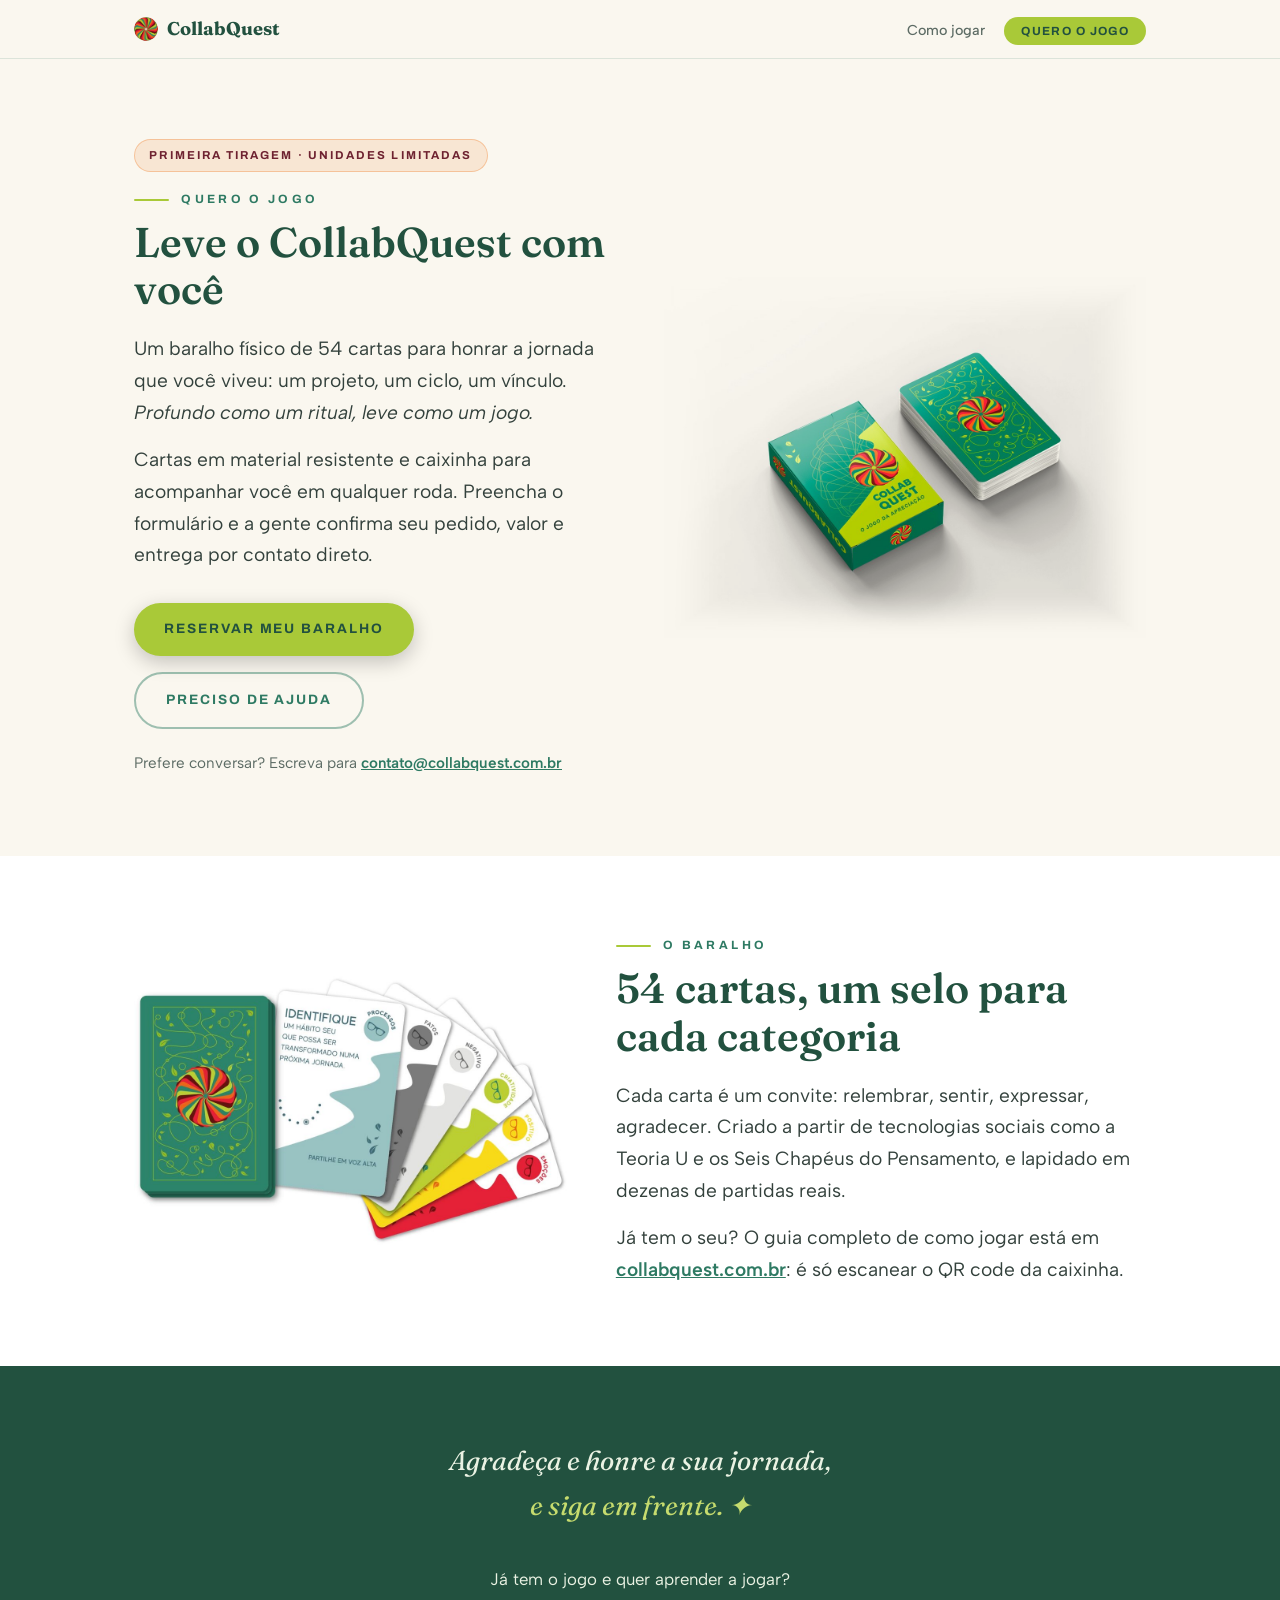
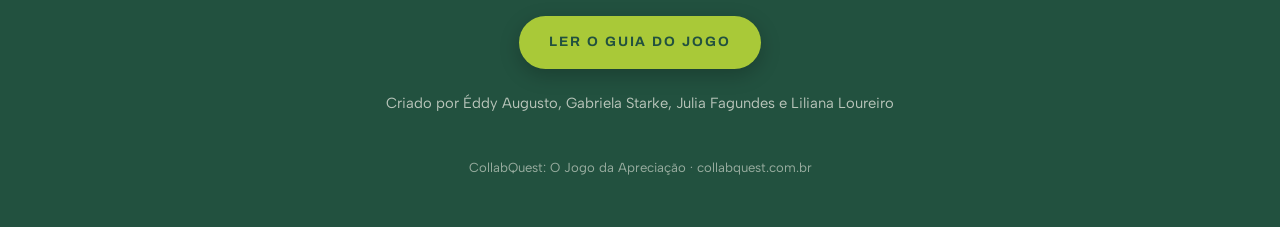
==== comprar/index.html @ a36b768c "Reestrutura: guia do jogo na raiz, página /comprar, mockup novo da caixa - Raiz vira o guia oficial " ====
<!DOCTYPE html>
<html lang="pt-BR">
<head>
<meta charset="UTF-8">
<meta name="viewport" content="width=device-width, initial-scale=1.0">
<title>Quero o jogo · CollabQuest: O Jogo da Apreciação</title>
<meta name="description" content="Garanta o seu CollabQuest: baralho físico de 54 cartas para honrar a jornada que você viveu. Primeira tiragem limitada.">
<link rel="canonical" href="https://collabquest.com.br/comprar/">
<link rel="icon" type="image/x-icon" href="/favicon.ico">
<link rel="icon" type="image/png" sizes="256x256" href="/favicon-base.png">
<meta property="og:title" content="Quero o CollabQuest · O Jogo da Apreciação">
<meta property="og:description" content="Baralho físico de 54 cartas para honrar a jornada que você viveu. Primeira tiragem limitada.">
<meta property="og:url" content="https://collabquest.com.br/comprar/">
<meta property="og:type" content="website">
<meta property="og:locale" content="pt_BR">
<meta property="og:image" content="https://collabquest.com.br/caixa-mockup.jpg">
<meta property="og:image:width" content="1200">
<meta property="og:image:height" content="900">
<meta name="twitter:card" content="summary_large_image">
<meta name="twitter:title" content="Quero o CollabQuest · O Jogo da Apreciação">
<meta name="twitter:description" content="Baralho físico de 54 cartas para honrar a jornada que você viveu.">
<meta name="twitter:image" content="https://collabquest.com.br/caixa-mockup.jpg">
<meta name="theme-color" content="#2E7A63">
<link rel="preconnect" href="https://fonts.googleapis.com">
<link rel="preconnect" href="https://fonts.gstatic.com" crossorigin>
<link href="https://fonts.googleapis.com/css2?family=Fraunces:opsz,wght@9..144,400;9..144,600;9..144,700&family=Albert+Sans:wght@400;500;600&family=Archivo:wght@600;700&display=swap" rel="stylesheet">
<link rel="stylesheet" href="/styles.css">
</head>
<body>

<nav aria-label="Navegação principal">
  <div class="wrap">
    <a class="brand" href="/">
      <img src="/mandala.png" alt="" width="24" height="24" style="border-radius:50%">
      <span>CollabQuest</span>
    </a>
    <ul class="nav-links">
      <li><a href="/">Como jogar</a></li>
      <li><a class="btn-nav" href="/comprar/" aria-current="page">Quero o jogo</a></li>
    </ul>
  </div>
</nav>

<section class="comprar-hero" id="topo">
  <div class="wrap">
    <div class="grid">
      <div class="reveal">
        <span class="selo-tiragem">Primeira tiragem · unidades limitadas</span>
        <p class="eyebrow">Quero o jogo</p>
        <h2>Leve o CollabQuest com você</h2>
        <p class="lead">Um baralho físico de 54 cartas para honrar a jornada que você viveu: um projeto, um ciclo, um vínculo. <em>Profundo como um ritual, leve como um jogo.</em></p>
        <p class="lead" style="margin-top:1rem">Cartas em material resistente e caixinha para acompanhar você em qualquer roda. Preencha o formulário e a gente confirma seu pedido, valor e entrega por contato direto.</p>
        <div class="ctas">
          <a class="btn btn-lima" href="https://namesmapagina.notion.site/ebd//9c552eb66ca7495d960dfb83637842a4" target="_blank" rel="noopener">Reservar meu baralho</a>
          <a class="btn btn-ghost-verde" href="https://namesmapagina.notion.site/ebd//f9532771e380442aba42dc6016d8706b" target="_blank" rel="noopener">Preciso de ajuda</a>
        </div>
        <p class="nota">Prefere conversar? Escreva para <a href="mailto:contato@collabquest.com.br">contato@collabquest.com.br</a></p>
      </div>
      <div class="reveal">
        <img class="img-produto" src="/caixa-mockup.jpg" alt="Caixa do CollabQuest ao lado do baralho com verso verde e mandala colorida" fetchpriority="high" width="1200" height="900">
      </div>
    </div>
  </div>
</section>

<section class="baralho-foto">
  <div class="wrap">
    <div class="grid">
      <div class="reveal">
        <img class="img-produto" src="/cartas-leque.jpg" alt="Leque de cartas do CollabQuest mostrando os selos de categoria: Processos, Fatos, Negativo, Criatividade, Positivo e Emoções" loading="lazy" width="1100" height="682">
      </div>
      <div class="reveal">
        <p class="eyebrow">O Baralho</p>
        <h2>54 cartas, um selo para cada categoria</h2>
        <p class="lead">Cada carta é um convite: relembrar, sentir, expressar, agradecer. Criado a partir de tecnologias sociais como a Teoria U e os Seis Chapéus do Pensamento, e lapidado em dezenas de partidas reais.</p>
        <p class="lead" style="margin-top:1rem">Já tem o seu? O guia completo de como jogar está em <a href="/" style="color:var(--verde-mata);font-weight:600">collabquest.com.br</a>: é só escanear o QR code da caixinha.</p>
      </div>
    </div>
  </div>
</section>

<footer id="contato">
  <p class="despedida">Agradeça e honre a sua jornada,<br><span>e siga em frente. ✦</span></p>
  <div class="contato">
    <p class="contato-txt">Já tem o jogo e quer aprender a jogar?</p>
    <div class="ctas">
      <a class="btn btn-lima" href="/">Ler o guia do jogo</a>
    </div>
    <p class="contato-mail">Criado por Éddy Augusto, Gabriela Starke, Julia Fagundes e Liliana Loureiro</p>
  </div>
  <p class="fim">CollabQuest: O Jogo da Apreciação · collabquest.com.br</p>
</footer>

<script>
const io=new IntersectionObserver(es=>{es.forEach(e=>{if(e.isIntersecting){e.target.classList.add('on');io.unobserve(e.target)}})},{threshold:.12});
document.querySelectorAll('.reveal').forEach(el=>io.observe(el));
</script>
</body>
</html>
---- styles.css ----
:root{
  --verde-mata:#2E7A63;
  --verde-noite:#22513F;
  --lima:#A9C938;
  --lima-suave:#C6DB6E;
  --creme:#FAF7EF;
  --papel:#FFFFFF;
  --tinta:#33413C;
  --tinta-suave:#5C6B64;
  --vermelho:#D9394C;
  --laranja:#EE7F2D;
  --vinho:#6E2230;
  --max:1060px;
}
*{margin:0;padding:0;box-sizing:border-box}
html{scroll-behavior:smooth}
@media (prefers-reduced-motion:reduce){
  html{scroll-behavior:auto}
  *,*::before,*::after{animation:none!important;transition:none!important}
  .mandala{animation:girar 90s linear infinite!important}
}
body{
  font-family:'Albert Sans',system-ui,sans-serif;
  color:var(--tinta);
  background:var(--creme);
  line-height:1.65;
  font-size:1.0625rem;
}
::selection{background:var(--lima);color:var(--verde-noite)}
a{color:inherit}
img{max-width:100%;height:auto;display:block}

/* ---------- Utilidades ---------- */
.wrap{max-width:var(--max);margin:0 auto;padding:0 1.5rem}
.eyebrow{
  font-family:'Archivo',sans-serif;font-weight:700;font-size:.75rem;
  letter-spacing:.28em;text-transform:uppercase;color:var(--verde-mata);
  display:flex;align-items:center;gap:.75rem;
}
.eyebrow::before{content:"";width:2.2rem;height:2px;background:var(--lima);border-radius:2px;flex:none}
h2{
  font-family:'Fraunces',serif;font-weight:600;font-size:clamp(1.8rem,3.6vw,2.6rem);
  line-height:1.15;color:var(--verde-noite);margin:.55rem 0 1.2rem;
}
.lead{font-size:clamp(1.05rem,1.6vw,1.2rem);max-width:42em}
section{padding:5rem 0}
.reveal{opacity:0;transform:translateY(18px);transition:opacity .7s ease,transform .7s ease}
.reveal.on{opacity:1;transform:none}

/* ---------- Nav ---------- */
nav{
  position:sticky;top:0;z-index:50;
  background:rgba(250,247,239,.92);backdrop-filter:blur(8px);
  border-bottom:1px solid rgba(46,122,99,.15);
}
nav .wrap{display:flex;align-items:center;justify-content:space-between;height:3.6rem}
.brand{
  font-family:'Fraunces',serif;font-weight:700;font-size:1.15rem;color:var(--verde-noite);
  text-decoration:none;display:flex;align-items:center;gap:.55rem;
}
.nav-links{display:flex;gap:1.2rem;list-style:none;align-items:center}
.nav-links a{
  text-decoration:none;font-size:.9rem;font-weight:500;color:var(--tinta-suave);
  padding:.3rem 0;border-bottom:2px solid transparent;transition:color .2s,border-color .2s;
}
.nav-links a:hover,.nav-links a:focus-visible{color:var(--verde-mata);border-color:var(--lima)}
.nav-links a.ativo{color:var(--verde-noite);border-color:var(--lima);font-weight:600}
.nav-links a.btn-nav{
  font-family:'Archivo',sans-serif;font-weight:700;font-size:.74rem;
  letter-spacing:.12em;text-transform:uppercase;
  background:var(--lima);color:var(--verde-noite);
  padding:.5rem 1.05rem;border-radius:999px;border-bottom:none;
  transition:transform .2s,box-shadow .2s;
}
.nav-links a.btn-nav:hover{transform:translateY(-1px);box-shadow:0 4px 14px rgba(46,122,99,.25);color:var(--verde-noite)}
a:focus-visible,button:focus-visible,summary:focus-visible{outline:3px solid var(--lima);outline-offset:3px;border-radius:4px}
@media(max-width:520px){
  .brand span{display:none}
  .nav-links{gap:.9rem}
}

/* ---------- Hero ---------- */
header.hero{
  background:var(--verde-mata);color:var(--creme);
  position:relative;overflow:hidden;text-align:center;
  padding:5rem 1.5rem 7.5rem;
}
.hero .arabesco{position:absolute;inset:0;opacity:.5;pointer-events:none}
.hero-inner{position:relative;max-width:44rem;margin:0 auto}
.mandala{width:clamp(140px,20vw,190px);height:auto;margin:0 auto 2rem;filter:drop-shadow(0 10px 30px rgba(0,0,0,.28));animation:girar 90s linear infinite}
@keyframes girar{to{transform:rotate(360deg)}}
.hero .sub{
  font-family:'Archivo',sans-serif;font-weight:700;font-size:.8rem;
  letter-spacing:.34em;text-transform:uppercase;color:var(--lima-suave);margin-bottom:.9rem;
}
h1{font-family:'Fraunces',serif;font-weight:700;font-size:clamp(2.6rem,6.5vw,4.2rem);line-height:1.05}
.hero .tagline{
  font-size:clamp(1.1rem,2vw,1.35rem);margin:1.4rem auto 0;max-width:34em;
  color:#EAF2E3;font-weight:400;
}
.hero .tagline em{display:block;margin-top:.35em;font-family:'Fraunces',serif;font-style:italic;color:var(--lima-suave)}
.hero .aviso-guia{
  margin:2rem auto 2.2rem;max-width:30em;font-size:.98rem;color:#EAF2E3;
  border-top:1px dotted rgba(250,247,239,.4);border-bottom:1px dotted rgba(250,247,239,.4);
  padding:.9rem 0;
}
.hero .aviso-guia strong{color:var(--lima-suave);font-weight:600}
.ctas{display:flex;gap:1rem;justify-content:center;flex-wrap:wrap}
.btn{
  font-family:'Archivo',sans-serif;font-weight:700;font-size:.85rem;
  letter-spacing:.14em;text-transform:uppercase;text-decoration:none;
  padding:.95rem 1.9rem;border-radius:999px;transition:transform .2s,box-shadow .2s;
  display:inline-block;
}
.btn:hover{transform:translateY(-2px)}
.btn-lima{background:var(--lima);color:var(--verde-noite);box-shadow:0 6px 20px rgba(0,0,0,.22)}
.btn-ghost{border:2px solid rgba(250,247,239,.55);color:var(--creme)}
.btn-ghost:hover{border-color:var(--lima-suave);color:var(--lima-suave)}
.btn-ghost-verde{border:2px solid rgba(46,122,99,.45);color:var(--verde-mata)}
.btn-ghost-verde:hover{border-color:var(--verde-mata)}

/* onda divisória */
.onda{display:block;width:100%;height:70px;margin-top:-1px}
.onda.baixo{transform:scaleY(-1)}

/* ---------- Imagens de produto (sem moldura, fundo integrado) ---------- */
.img-produto{mix-blend-mode:multiply}

/* ---------- O Jogo ---------- */
#o-jogo .grid{display:grid;grid-template-columns:1.1fr .9fr;gap:3.5rem;align-items:center}
@media(max-width:820px){#o-jogo .grid{grid-template-columns:1fr}}

/* ---------- Não é ---------- */
.nao-e{background:var(--papel)}
.tres{display:grid;grid-template-columns:repeat(3,1fr);gap:1.4rem;margin-top:1.6rem}
@media(max-width:820px){.tres{grid-template-columns:1fr}}
.tile{
  background:var(--creme);border-radius:14px;padding:1.8rem 1.6rem;
  border:1px solid rgba(46,122,99,.14);
}
.tile h3{font-family:'Fraunces',serif;font-weight:600;font-size:1.25rem;color:var(--verde-noite);margin-bottom:.5rem}
.tile p{font-size:.98rem;color:var(--tinta-suave)}

/* ---------- Preparação ---------- */
.passos{list-style:none;margin-top:2rem;display:grid;gap:0;position:relative}
.passo{
  display:grid;grid-template-columns:3.4rem 1fr;gap:1.3rem;padding:1.4rem 0;position:relative;
}
.passo:not(:last-child)::after{
  content:"";position:absolute;left:1.65rem;top:4.6rem;bottom:-.4rem;width:0;
  border-left:2px dotted rgba(46,122,99,.45);
}
.marcador{
  width:3.4rem;height:3.4rem;border-radius:50%;flex:none;
  background:var(--verde-mata);color:var(--creme);
  display:flex;align-items:center;justify-content:center;
  font-family:'Fraunces',serif;font-weight:700;font-size:1.3rem;
  box-shadow:0 0 0 5px var(--creme),0 0 0 7px rgba(169,201,56,.7);
}
.passo h3{font-family:'Fraunces',serif;font-weight:600;font-size:1.3rem;color:var(--verde-noite);margin-bottom:.3rem}
.acordos{list-style:none;margin-top:.7rem;display:grid;gap:.45rem}
.acordos li{display:flex;gap:.6rem;align-items:baseline;font-size:1rem}
.acordos li::before{content:"✦";color:var(--lima);flex:none;font-size:.8rem}

/* ---------- Como jogar ---------- */
.jogar{background:var(--verde-mata);color:var(--creme);position:relative;overflow:hidden}
.jogar .arabesco{position:absolute;inset:0;opacity:.35;pointer-events:none}
.jogar .wrap{position:relative}
.jogar .eyebrow{color:var(--lima-suave)}
.jogar .eyebrow::before{background:var(--lima)}
.jogar h2{color:var(--creme)}
.coracao{
  display:grid;grid-template-columns:repeat(4,1fr);gap:1.2rem;margin:2rem 0 3rem;
  counter-reset:passo;
}
@media(max-width:820px){.coracao{grid-template-columns:repeat(2,1fr)}}
@media(max-width:520px){.coracao{grid-template-columns:1fr}}
.coracao div{
  background:rgba(255,255,255,.08);border:1px solid rgba(250,247,239,.18);
  border-radius:14px;padding:1.5rem 1.3rem;counter-increment:passo;
}
.coracao div::before{
  content:counter(passo);display:block;font-family:'Fraunces',serif;font-weight:700;
  font-size:1.9rem;color:var(--lima-suave);margin-bottom:.4rem;
}
.coracao p{font-size:.97rem;color:#EAF2E3}
.formatos{display:grid;grid-template-columns:repeat(3,1fr);gap:1.2rem}
@media(max-width:820px){.formatos{grid-template-columns:1fr}}
.formato{border-left:3px solid var(--lima);padding:.2rem 0 .2rem 1.1rem}
.formato h3{
  font-family:'Archivo',sans-serif;font-weight:700;font-size:.85rem;letter-spacing:.2em;
  text-transform:uppercase;color:var(--lima-suave);margin-bottom:.35rem;
}
.formato p{font-size:.97rem;color:#EAF2E3}
.jogar .fecho{
  margin-top:3rem;padding-top:2.2rem;border-top:1px dotted rgba(250,247,239,.35);
  font-size:1.05rem;max-width:44em;color:#EAF2E3;
}
.jogar .fecho strong{color:var(--lima-suave);font-weight:600}

/* ---------- Dicas ---------- */
.dicas-grid{display:grid;grid-template-columns:repeat(2,1fr);gap:1.3rem;margin-top:1.8rem}
@media(max-width:760px){.dicas-grid{grid-template-columns:1fr}}
.dica{
  background:var(--papel);border-radius:14px;padding:1.5rem 1.5rem 1.4rem;
  border:1px solid rgba(46,122,99,.13);box-shadow:0 6px 20px rgba(46,122,99,.06);
}
.dica h3{
  font-family:'Archivo',sans-serif;font-weight:700;font-size:.82rem;letter-spacing:.16em;
  text-transform:uppercase;color:var(--verde-mata);margin-bottom:.4rem;
}
.dica p{font-size:.97rem;color:var(--tinta-suave)}
.dica em{color:var(--tinta);font-style:italic}

/* ---------- Variações ---------- */
.variacoes{background:var(--papel)}
.var-lista{display:grid;gap:2rem;margin-top:1.8rem}
.var-item{display:grid;grid-template-columns:auto 1fr;gap:1.2rem;align-items:start;max-width:52em}
.var-item .folha{width:2rem;height:2rem;flex:none;margin-top:.3rem}
.var-item h3{font-family:'Fraunces',serif;font-weight:600;font-size:1.3rem;color:var(--verde-noite);margin-bottom:.3rem}
.var-item p{color:var(--tinta-suave)}

/* ---------- Centramento ---------- */
.centramento{background:var(--verde-noite);color:var(--creme);position:relative;overflow:hidden}
.centramento .arabesco{position:absolute;inset:0;opacity:.28;pointer-events:none}
.centramento .wrap{position:relative;max-width:46rem}
.centramento .eyebrow{color:var(--lima-suave)}
.centramento h2{color:var(--creme)}
.centramento details{
  margin-top:1.6rem;background:rgba(255,255,255,.06);
  border:1px solid rgba(250,247,239,.2);border-radius:14px;
}
.centramento summary{
  cursor:pointer;list-style:none;padding:1.3rem 1.6rem;
  font-family:'Archivo',sans-serif;font-weight:700;font-size:.85rem;
  letter-spacing:.18em;text-transform:uppercase;color:var(--lima-suave);
  display:flex;justify-content:space-between;align-items:center;gap:1rem;
}
.centramento summary::-webkit-details-marker{display:none}
.centramento summary::after{content:"+";font-size:1.4rem;font-family:'Fraunces',serif;transition:transform .25s}
.centramento details[open] summary::after{transform:rotate(45deg)}
.roteiro{padding:0 1.6rem 1.8rem;display:grid;gap:1.1rem}
.roteiro p{
  font-family:'Fraunces',serif;font-size:1.12rem;line-height:1.7;color:#EAF2E3;
  border-left:2px solid var(--lima);padding-left:1.1rem;
}

/* ---------- Sobre o baralho / créditos ---------- */
.sobre .wrap{max-width:46rem}
.sobre .creditos{
  margin-top:1.6rem;font-size:.98rem;color:var(--tinta-suave);
  border-top:1px dotted rgba(46,122,99,.4);padding-top:1.4rem;
}

/* ---------- Página comprar ---------- */
.comprar-hero .grid{display:grid;grid-template-columns:1fr 1fr;gap:3rem;align-items:center}
@media(max-width:820px){.comprar-hero .grid{grid-template-columns:1fr}}
.comprar-hero .ctas{justify-content:flex-start;margin-top:2rem}
.comprar-hero .nota{margin-top:1.4rem;font-size:.95rem;color:var(--tinta-suave)}
.comprar-hero .nota a{color:var(--verde-mata);font-weight:600}
.selo-tiragem{
  display:inline-block;font-family:'Archivo',sans-serif;font-weight:700;font-size:.72rem;
  letter-spacing:.18em;text-transform:uppercase;color:var(--vinho);
  background:rgba(238,127,45,.14);border:1px solid rgba(238,127,45,.35);
  padding:.4rem .9rem;border-radius:999px;margin-bottom:1.1rem;
}
.baralho-foto{background:var(--papel)}
.baralho-foto .grid{display:grid;grid-template-columns:.9fr 1.1fr;gap:3rem;align-items:center}
@media(max-width:820px){.baralho-foto .grid{grid-template-columns:1fr}}

/* ---------- Rodapé ---------- */
footer{background:var(--verde-noite);color:var(--creme);text-align:center;padding:4.5rem 1.5rem 3rem}
footer .despedida{
  font-family:'Fraunces',serif;font-style:italic;font-size:clamp(1.25rem,2.6vw,1.7rem);
  max-width:30em;margin:0 auto 2.4rem;color:#EAF2E3;
}
footer .despedida span{color:var(--lima-suave)}
footer .contato{margin-bottom:2.6rem}
footer .contato-txt{font-size:1.05rem;color:#EAF2E3;margin-bottom:1.4rem}
footer .contato .ctas{margin-bottom:1.4rem}
footer .contato-mail{font-size:.92rem;color:rgba(250,247,239,.7)}
footer .contato-mail a{color:var(--lima-suave);font-weight:600;text-decoration:none;border-bottom:1px solid rgba(198,219,110,.5)}
footer .contato a:hover{border-color:var(--lima-suave)}
footer .fim{font-size:.82rem;color:rgba(250,247,239,.55)}
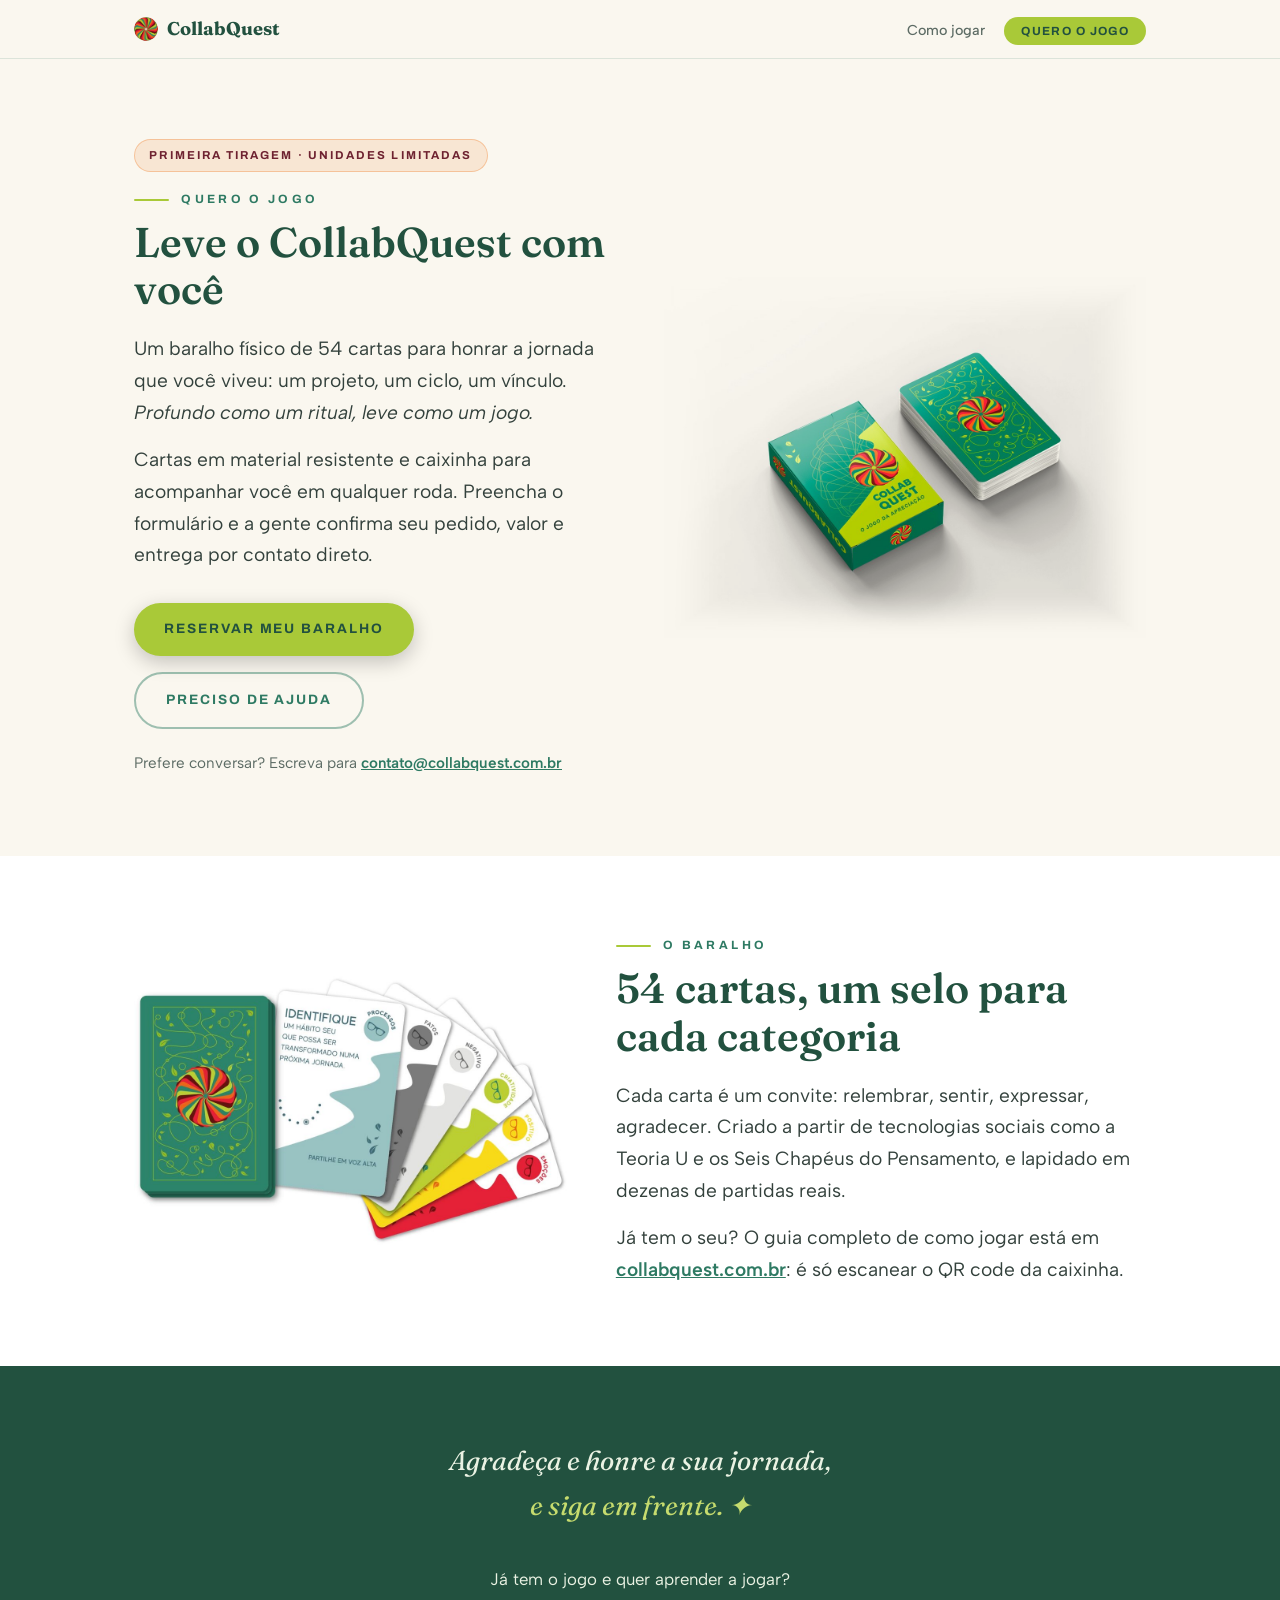
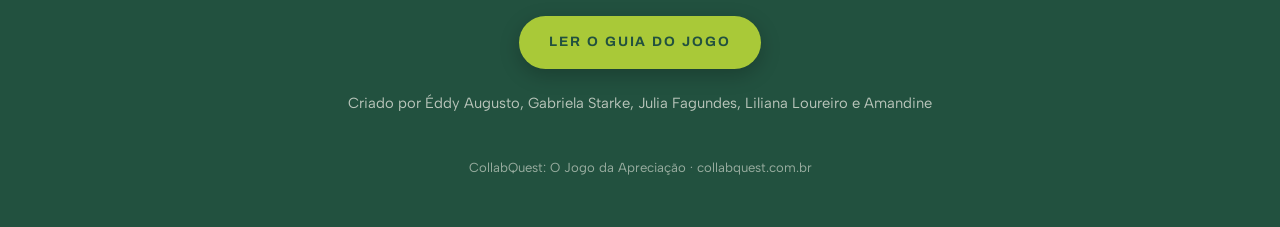
==== commit f4863d24: "Adiciona Amandine aos créditos Co-Authored-By: Claude Fable 5 <noreply@anthropic.com>" ====
--- a/comprar/index.html
+++ b/comprar/index.html
@@ -86,7 +86,7 @@
     <div class="ctas">
       <a class="btn btn-lima" href="/">Ler o guia do jogo</a>
     </div>
-    <p class="contato-mail">Criado por Éddy Augusto, Gabriela Starke, Julia Fagundes e Liliana Loureiro</p>
+    <p class="contato-mail">Criado por Éddy Augusto, Gabriela Starke, Julia Fagundes, Liliana Loureiro e Amandine</p>
   </div>
   <p class="fim">CollabQuest: O Jogo da Apreciação · collabquest.com.br</p>
 </footer>
--- a/styles.css
+++ b/styles.css
@@ -282,3 +282,9 @@
 footer .contato-mail a{color:var(--lima-suave);font-weight:600;text-decoration:none;border-bottom:1px solid rgba(198,219,110,.5)}
 footer .contato a:hover{border-color:var(--lima-suave)}
 footer .fim{font-size:.82rem;color:rgba(250,247,239,.55)}
+
+/* ---------- Barra de progresso de leitura ---------- */
+#progresso{
+  position:fixed;top:0;left:0;height:4px;width:0;z-index:60;
+  background:var(--lima);border-radius:0 3px 3px 0;
+}
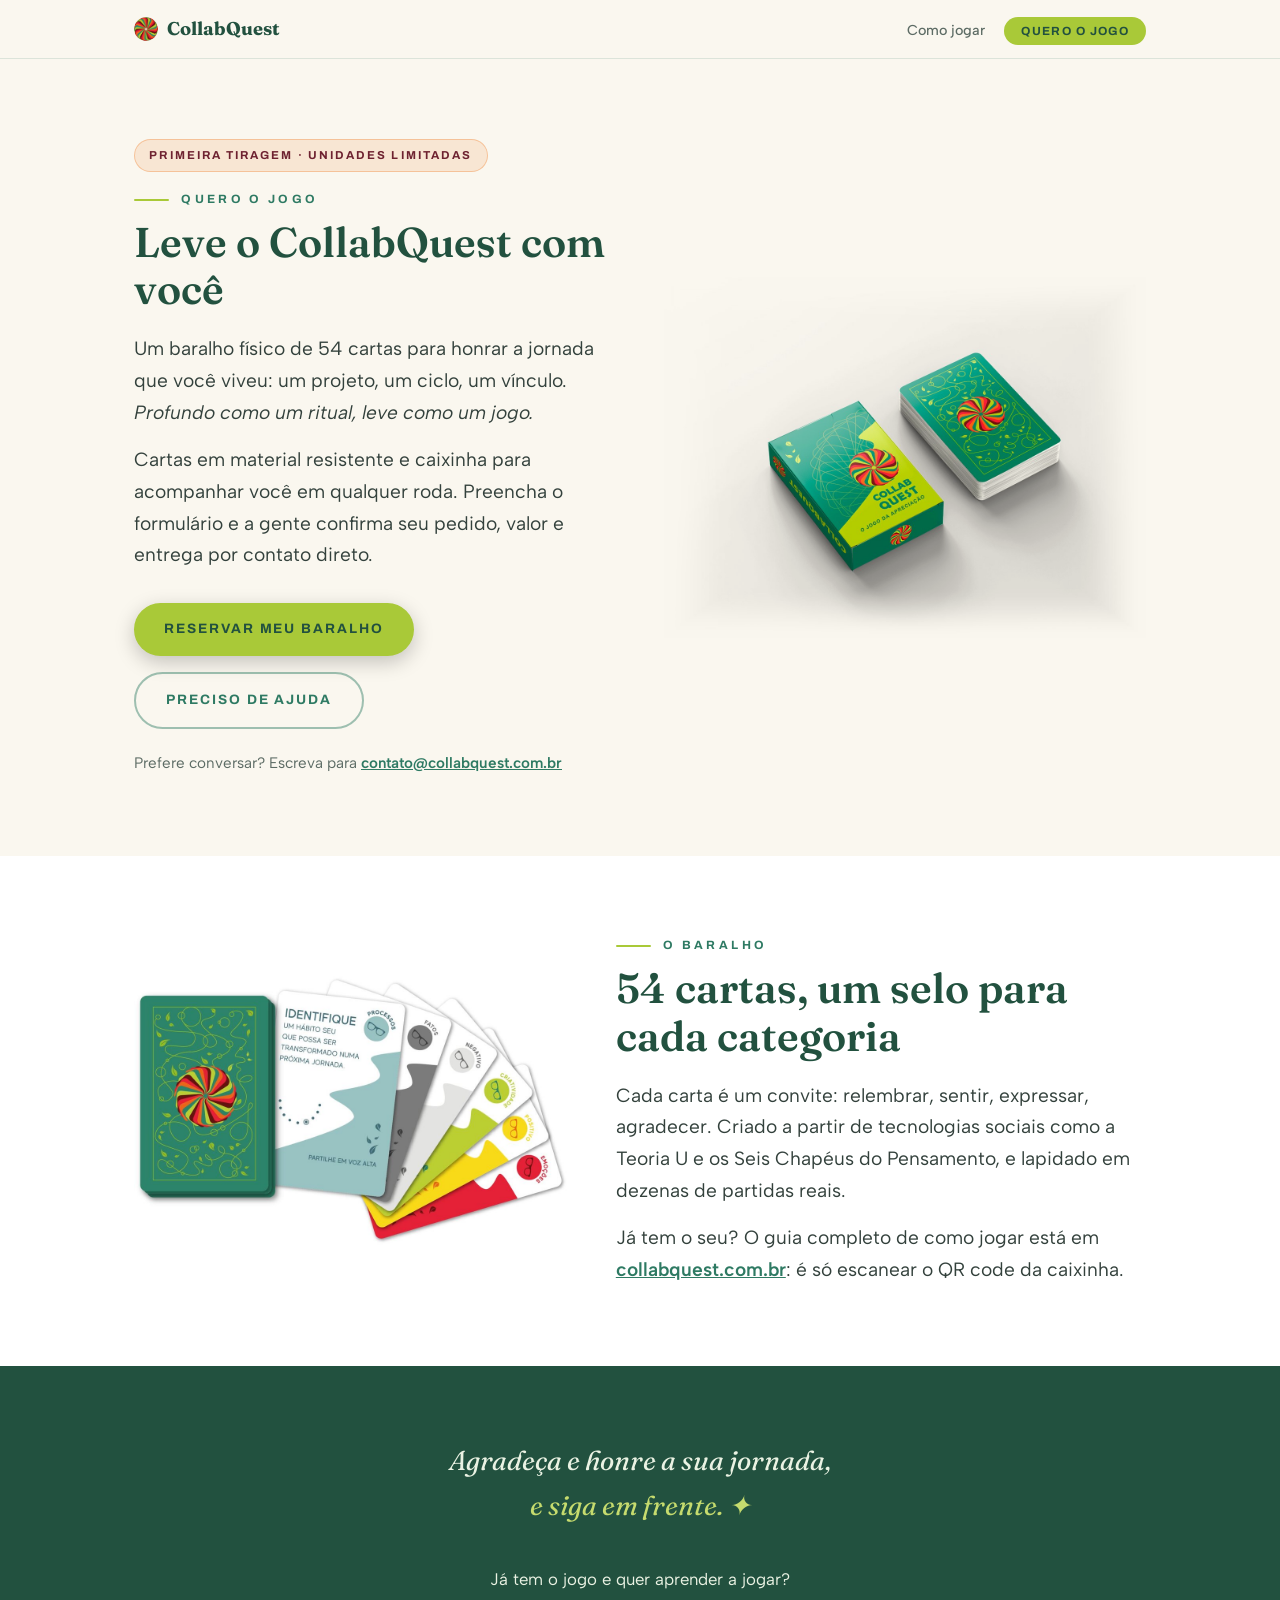
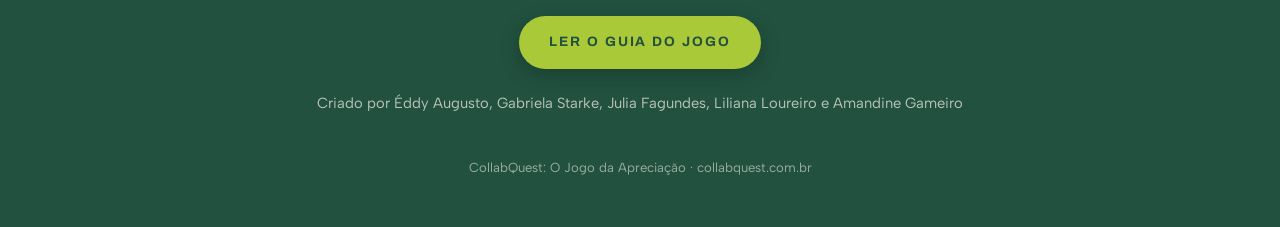
==== commit 1d5354f9: "Amandine Gameiro (nome completo) nos créditos Co-Authored-By: Claude Fable 5 <noreply@anthropic.com>" ====
--- a/comprar/index.html
+++ b/comprar/index.html
@@ -86,7 +86,7 @@
     <div class="ctas">
       <a class="btn btn-lima" href="/">Ler o guia do jogo</a>
     </div>
-    <p class="contato-mail">Criado por Éddy Augusto, Gabriela Starke, Julia Fagundes, Liliana Loureiro e Amandine</p>
+    <p class="contato-mail">Criado por Éddy Augusto, Gabriela Starke, Julia Fagundes, Liliana Loureiro e Amandine Gameiro</p>
   </div>
   <p class="fim">CollabQuest: O Jogo da Apreciação · collabquest.com.br</p>
 </footer>
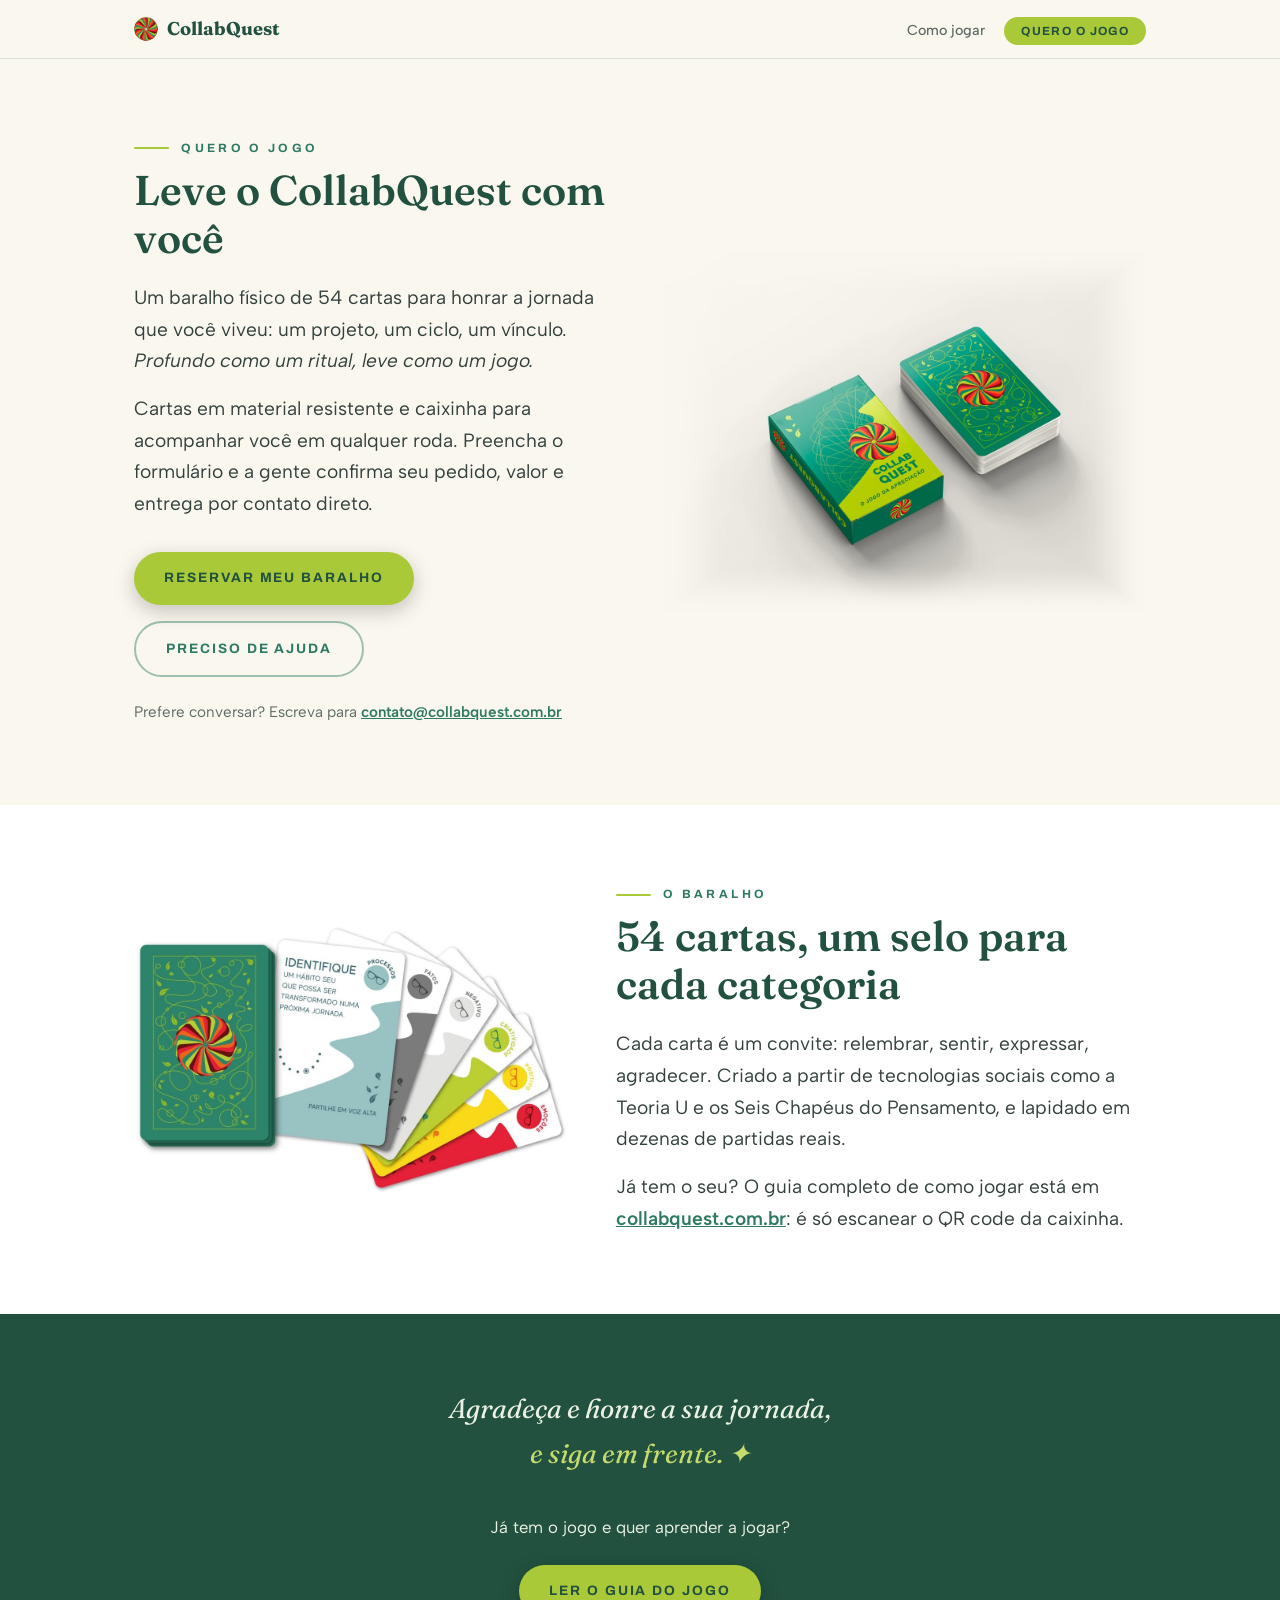
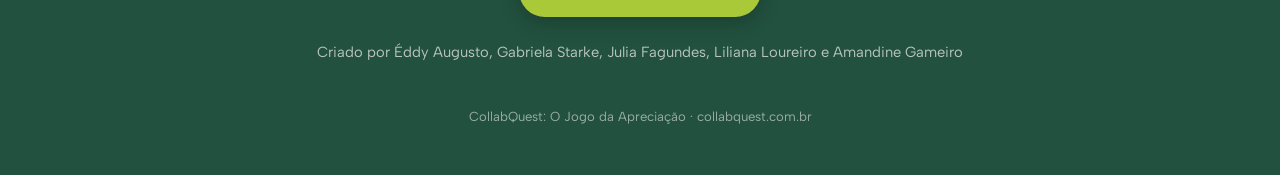
==== commit 0aaa3152: "Remove selo de tiragem limitada e embute form de reserva na página" ====
--- a/comprar/index.html
+++ b/comprar/index.html
@@ -45,13 +45,12 @@
   <div class="wrap">
     <div class="grid">
       <div class="reveal">
-        <span class="selo-tiragem">Primeira tiragem · unidades limitadas</span>
         <p class="eyebrow">Quero o jogo</p>
         <h2>Leve o CollabQuest com você</h2>
         <p class="lead">Um baralho físico de 54 cartas para honrar a jornada que você viveu: um projeto, um ciclo, um vínculo. <em>Profundo como um ritual, leve como um jogo.</em></p>
         <p class="lead" style="margin-top:1rem">Cartas em material resistente e caixinha para acompanhar você em qualquer roda. Preencha o formulário e a gente confirma seu pedido, valor e entrega por contato direto.</p>
         <div class="ctas">
-          <a class="btn btn-lima" href="https://namesmapagina.notion.site/ebd//9c552eb66ca7495d960dfb83637842a4" target="_blank" rel="noopener">Reservar meu baralho</a>
+          <a class="btn btn-lima" id="btn-reservar" href="https://namesmapagina.notion.site/ebd//9c552eb66ca7495d960dfb83637842a4">Reservar meu baralho</a>
           <a class="btn btn-ghost-verde" href="https://namesmapagina.notion.site/ebd//f9532771e380442aba42dc6016d8706b" target="_blank" rel="noopener">Preciso de ajuda</a>
         </div>
         <p class="nota">Prefere conversar? Escreva para <a href="mailto:contato@collabquest.com.br">contato@collabquest.com.br</a></p>
@@ -59,6 +58,10 @@
       <div class="reveal">
         <img class="img-produto" src="/caixa-mockup.jpg" alt="Caixa do CollabQuest ao lado do baralho com verso verde e mandala colorida" fetchpriority="high" width="1200" height="900">
       </div>
+    </div>
+    <div class="form-embed" id="form-embed" hidden>
+      <p class="form-embed-titulo">Preencha para reservar seu baralho</p>
+      <iframe id="form-embed-iframe" width="100%" height="600" frameborder="0" allowfullscreen title="Formulário de reserva do CollabQuest"></iframe>
     </div>
   </div>
 </section>
@@ -94,6 +97,15 @@
 <script>
 const io=new IntersectionObserver(es=>{es.forEach(e=>{if(e.isIntersecting){e.target.classList.add('on');io.unobserve(e.target)}})},{threshold:.12});
 document.querySelectorAll('.reveal').forEach(el=>io.observe(el));
+
+document.getElementById('btn-reservar').addEventListener('click', function(e){
+  e.preventDefault();
+  const wrap = document.getElementById('form-embed');
+  const iframe = document.getElementById('form-embed-iframe');
+  if(!iframe.src) iframe.src = this.href;
+  wrap.hidden = false;
+  wrap.scrollIntoView({behavior:'smooth', block:'start'});
+});
 </script>
 </body>
 </html>
--- a/styles.css
+++ b/styles.css
@@ -258,12 +258,16 @@
 .comprar-hero .ctas{justify-content:flex-start;margin-top:2rem}
 .comprar-hero .nota{margin-top:1.4rem;font-size:.95rem;color:var(--tinta-suave)}
 .comprar-hero .nota a{color:var(--verde-mata);font-weight:600}
-.selo-tiragem{
-  display:inline-block;font-family:'Archivo',sans-serif;font-weight:700;font-size:.72rem;
-  letter-spacing:.18em;text-transform:uppercase;color:var(--vinho);
-  background:rgba(238,127,45,.14);border:1px solid rgba(238,127,45,.35);
-  padding:.4rem .9rem;border-radius:999px;margin-bottom:1.1rem;
-}
+.form-embed{
+  margin-top:2.4rem;border-radius:18px;overflow:hidden;scroll-margin-top:4.8rem;
+  border:2px solid var(--lima);box-shadow:0 24px 60px rgba(34,81,63,.28);background:#fff;
+}
+.form-embed-titulo{
+  margin:0;padding:1rem 1.4rem;font-family:'Archivo',sans-serif;font-weight:700;
+  font-size:.8rem;letter-spacing:.1em;text-transform:uppercase;
+  color:var(--verde-noite);background:var(--lima-suave);
+}
+.form-embed iframe{display:block;width:100%;border:0;height:80vh;min-height:680px}
 .baralho-foto{background:var(--papel)}
 .baralho-foto .grid{display:grid;grid-template-columns:.9fr 1.1fr;gap:3rem;align-items:center}
 @media(max-width:820px){.baralho-foto .grid{grid-template-columns:1fr}}
